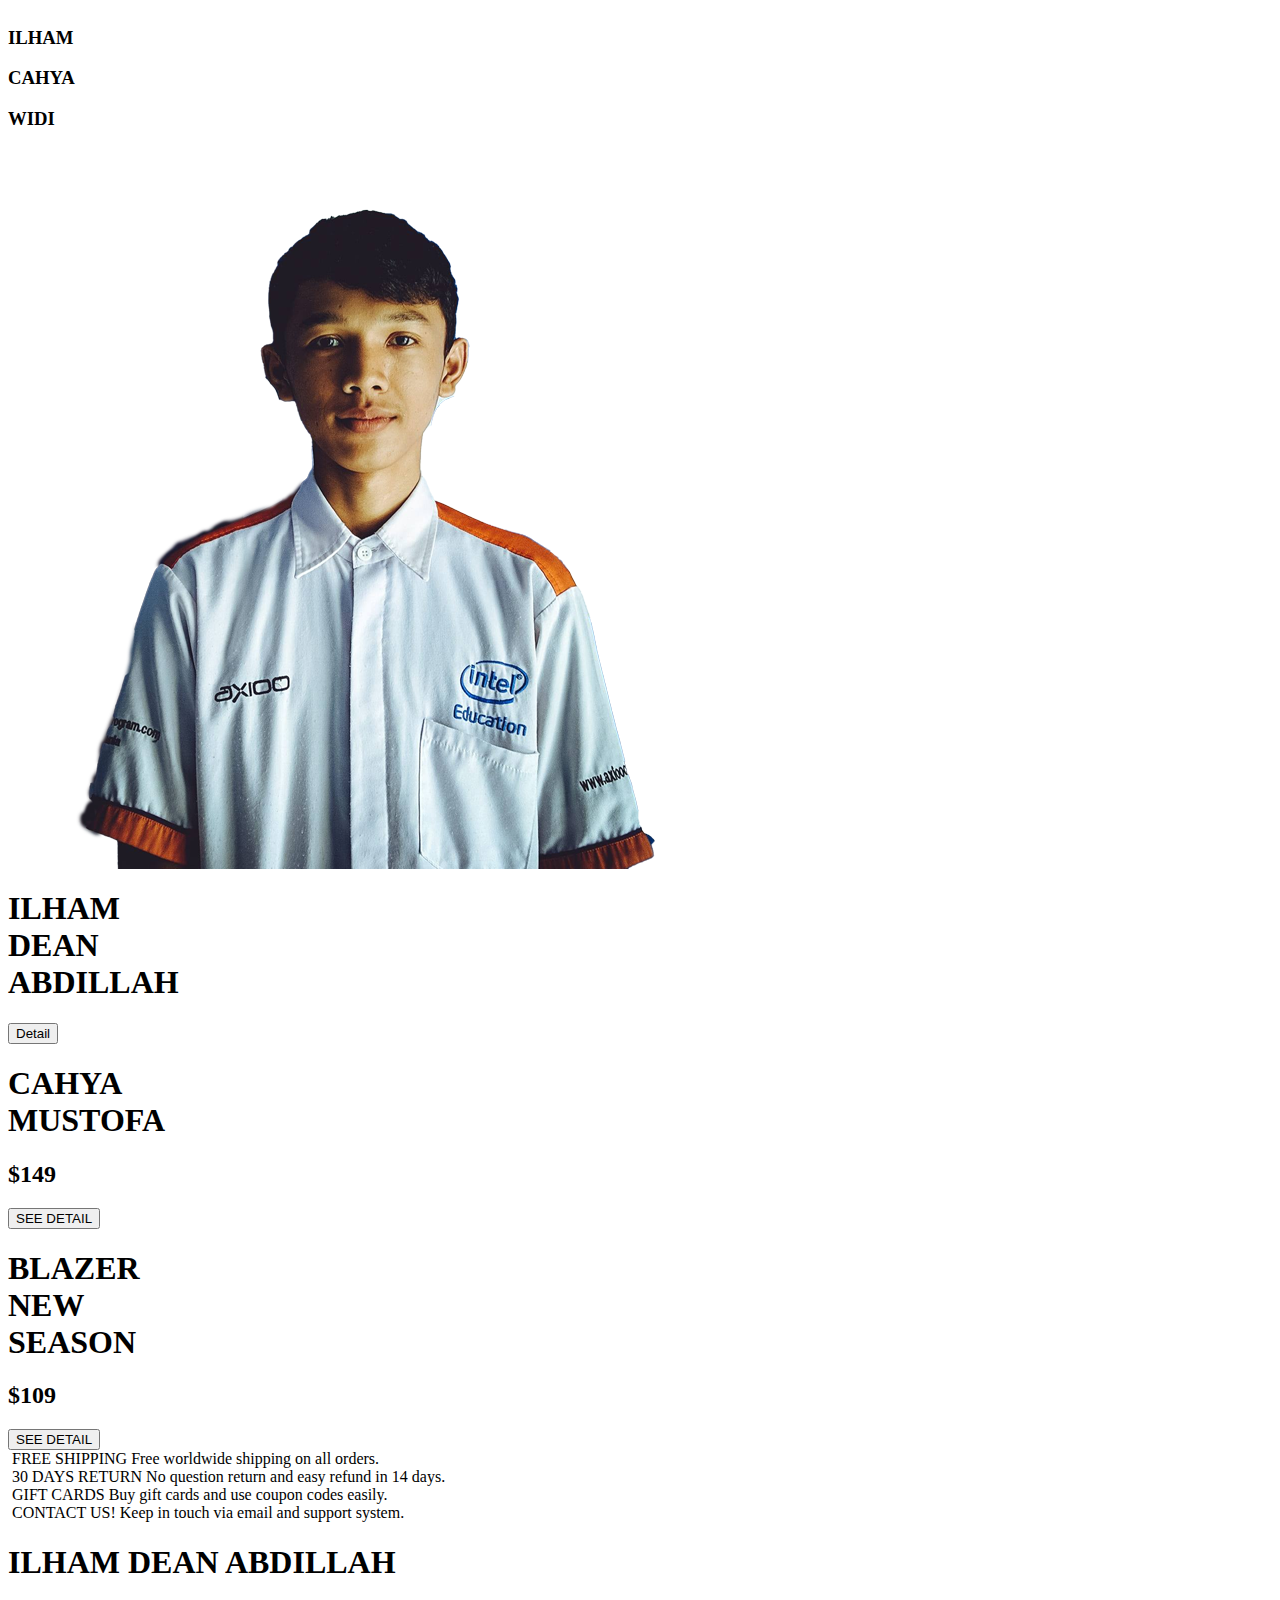
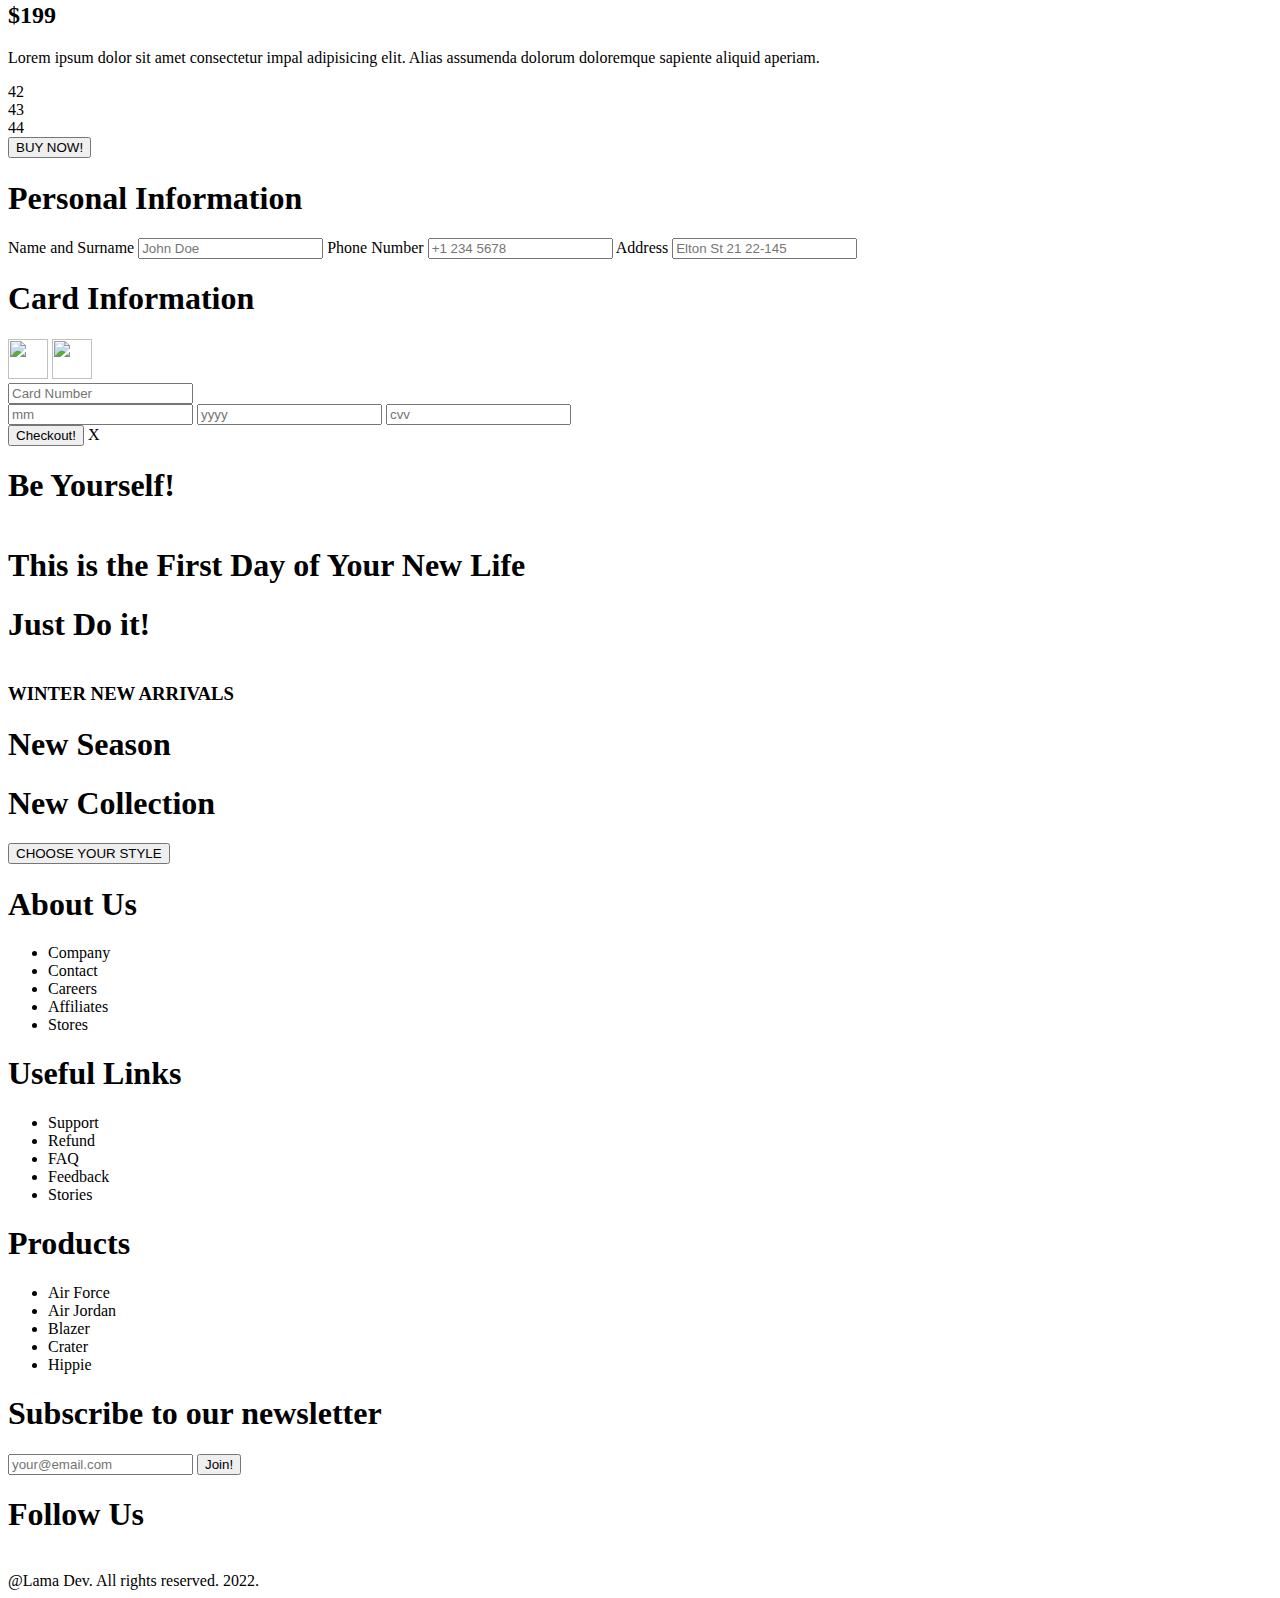
==== youtube-html-css-js-ecommerce/index.html @ abec2211 "deans first commit" ====
<html lang="en">

<head>
    <meta charset="UTF-8">
    <meta http-equiv="X-UA-Compatible" content="IE=edge">
    <meta name="viewport" content="width=device-width, initial-scale=1.0">
    <link
        href="https://fonts.googleapis.com/css2?family=Lato:ital,wght@0,100;0,300;0,400;0,700;0,900;1,100;1,300;1,400;1,700;1,900&display=swap"
        rel="stylesheet">
    <link rel="stylesheet" href="style.css">
    <title>Nike Store</title>
</head>

<body>
    <nav id="nav">
        <div class="navTop">
            <div class="navItem">
                <img src="./img/sneakers.png" alt="">
            </div>
            <!-- <div class="navItem">
                <div class="search">
                    <input type="text" placeholder="Search..." class="searchInput">
                    <img src="./img/search.png" width="20" height="20" alt="" class="searchIcon">
                </div>
            </div> -->
            <div class="navBottom">
                <h3 class="menuItem">ILHAM</h3>
                <h3 class="menuItem">CAHYA</h3>
                <h3 class="menuItem">WIDI</h3>
                <!-- <h3 class="menuItem">CRATER</h3>
                <h3 class="menuItem">HIPPIE</h3> -->
            </div>
            <!-- <div class="navItem">
                <span class="limitedOffer">Limited Offer!</span>
            </div> -->
        </div>
    </nav>
    <div class="slider">
        <div class="sliderWrapper">
            <div class="sliderItem">
                <img src="./img/foto-ilham.png" alt="" class="sliderImg">
                <div class="sliderBg"></div>
                <h1 class="sliderTitle">ILHAM</br> DEAN</br> ABDILLAH</h1>
                <!-- <h2 class="sliderPrice">$119</h2> -->
                <a href="#product">
                    <button class="buyButton">Detail</button>
                </a>
            </div>
            <div class="sliderItem">
                <img src="./img/jordan.png" alt="" class="sliderImg">
                <div class="sliderBg"></div>
                <h1 class="sliderTitle">CAHYA</br> MUSTOFA</h1>
                <h2 class="sliderPrice">$149</h2>
                <a href="#product">
                    <button class="buyButton">SEE DETAIL</button>
                </a>
            </div>
            <div class="sliderItem">
                <img src="./img/blazer.png" alt="" class="sliderImg">
                <div class="sliderBg"></div>
                <h1 class="sliderTitle">BLAZER</br> NEW</br> SEASON</h1>
                <h2 class="sliderPrice">$109</h2>
                <a href="#product">
                    <button class="buyButton">SEE DETAIL</button>
                </a>
            </div>
            <!-- <div class="sliderItem">
                <img src="./img/crater.png" alt="" class="sliderImg">
                <div class="sliderBg"></div>
                <h1 class="sliderTitle">CRATER</br> NEW</br> SEASON</h1>
                <h2 class="sliderPrice">$129</h2>
                <a href="#product">
                    <button class="buyButton">BUY NOW!</button>
                </a>
            </div>
            <div class="sliderItem">
                <img src="./img/hippie.png" alt="" class="sliderImg">
                <div class="sliderBg"></div>
                <h1 class="sliderTitle">HIPPIE</br> NEW</br> SEASON</h1>
                <h2 class="sliderPrice">$99</h2>
                <a href="#product">
                    <button class="buyButton">BUY NOW!</button>
                </a>
            </div> -->
        </div>
    </div>
   
    <div class="features">
        <div class="feature">
            <img src="./img/shipping.png" alt="" class="featureIcon">
            <span class="featureTitle">FREE SHIPPING</span>
            <span class="featureDesc">Free worldwide shipping on all orders.</span>
        </div>
        <div class="feature">
            <img class="featureIcon" src="./img/return.png" alt="">
            <span class="featureTitle">30 DAYS RETURN</span>
            <span class="featureDesc">No question return and easy refund in 14 days.</span>
        </div>
        <div class="feature">
            <img class="featureIcon" src="./img/gift.png" alt="">
            <span class="featureTitle">GIFT CARDS</span>
            <span class="featureDesc">Buy gift cards and use coupon codes easily.</span>
        </div>
        <div class="feature">
            <img class="featureIcon" src="./img/contact.png" alt="">
            <span class="featureTitle">CONTACT US!</span>
            <span class="featureDesc">Keep in touch via email and support system.</span>
        </div>
    </div>

    <div class="product" id="product">
        <img src="./img/air.png" alt="" class="productImg">
        <div class="productDetails">
            <h1 class="productTitle">ILHAM DEAN ABDILLAH</h1>
            <h2 class="productPrice">$199</h2>
            <p class="productDesc">Lorem ipsum dolor sit amet consectetur impal adipisicing elit. Alias assumenda
                dolorum
                doloremque sapiente aliquid aperiam.</p>
            <div class="colors">
                <div class="color"></div>
                <div class="color"></div>
            </div>
            <div class="sizes">
                <div class="size">42</div>
                <div class="size">43</div>
                <div class="size">44</div>
            </div>
            <button class="productButton">BUY NOW!</button>
        </div>
        <div class="payment">
            <h1 class="payTitle">Personal Information</h1>
            <label>Name and Surname</label>
            <input type="text" placeholder="John Doe" class="payInput">
            <label>Phone Number</label>
            <input type="text" placeholder="+1 234 5678" class="payInput">
            <label>Address</label>
            <input type="text" placeholder="Elton St 21 22-145" class="payInput">
            <h1 class="payTitle">Card Information</h1>
            <div class="cardIcons">
                <img src="./img/visa.png" width="40" alt="" class="cardIcon">
                <img src="./img/master.png" alt="" width="40" class="cardIcon">
            </div>
            <input type="password" class="payInput" placeholder="Card Number">
            <div class="cardInfo">
                <input type="text" placeholder="mm" class="payInput sm">
                <input type="text" placeholder="yyyy" class="payInput sm">
                <input type="text" placeholder="cvv" class="payInput sm">
            </div>
            <button class="payButton">Checkout!</button>
            <span class="close">X</span>
        </div>
    </div>
    <div class="gallery">
        <div class="galleryItem">
            <h1 class="galleryTitle">Be Yourself!</h1>
            <img src="https://images.pexels.com/photos/9295809/pexels-photo-9295809.jpeg?auto=compress&cs=tinysrgb&dpr=2&w=500"
                alt="" class="galleryImg">
        </div>
        <div class="galleryItem">
            <img src="https://images.pexels.com/photos/1040427/pexels-photo-1040427.jpeg?auto=compress&cs=tinysrgb&dpr=2&w=500"
                alt="" class="galleryImg">
            <h1 class="galleryTitle">This is the First Day of Your New Life</h1>
        </div>
        <div class="galleryItem">
            <h1 class="galleryTitle">Just Do it!</h1>
            <img src="https://images.pexels.com/photos/7856965/pexels-photo-7856965.jpeg?auto=compress&cs=tinysrgb&dpr=2&w=500"
                alt="" class="galleryImg">
        </div>
    </div>
    <div class="newSeason">
        <div class="nsItem">
            <img src="https://images.pexels.com/photos/4753986/pexels-photo-4753986.jpeg?auto=compress&cs=tinysrgb&dpr=2&w=500"
                alt="" class="nsImg">
        </div>
        <div class="nsItem">
            <h3 class="nsTitleSm">WINTER NEW ARRIVALS</h3>
            <h1 class="nsTitle">New Season</h1>
            <h1 class="nsTitle">New Collection</h1>
            <a href="#nav">
                <button class="nsButton">CHOOSE YOUR STYLE</button>
            </a>
        </div>
        <div class="nsItem">
            <img src="https://images.pexels.com/photos/7856965/pexels-photo-7856965.jpeg?auto=compress&cs=tinysrgb&dpr=2&w=500"
                alt="" class="nsImg">
        </div>
    </div>
    <footer>
        <div class="footerLeft">
            <div class="footerMenu">
                <h1 class="fMenuTitle">About Us</h1>
                <ul class="fList">
                    <li class="fListItem">Company</li>
                    <li class="fListItem">Contact</li>
                    <li class="fListItem">Careers</li>
                    <li class="fListItem">Affiliates</li>
                    <li class="fListItem">Stores</li>
                </ul>
            </div>
            <div class="footerMenu">
                <h1 class="fMenuTitle">Useful Links</h1>
                <ul class="fList">
                    <li class="fListItem">Support</li>
                    <li class="fListItem">Refund</li>
                    <li class="fListItem">FAQ</li>
                    <li class="fListItem">Feedback</li>
                    <li class="fListItem">Stories</li>
                </ul>
            </div>
            <div class="footerMenu">
                <h1 class="fMenuTitle">Products</h1>
                <ul class="fList">
                    <li class="fListItem">Air Force</li>
                    <li class="fListItem">Air Jordan</li>
                    <li class="fListItem">Blazer</li>
                    <li class="fListItem">Crater</li>
                    <li class="fListItem">Hippie</li>
                </ul>
            </div>
        </div>
        <div class="footerRight">
            <div class="footerRightMenu">
                <h1 class="fMenuTitle">Subscribe to our newsletter</h1>
                <div class="fMail">
                    <input type="text" placeholder="your@email.com" class="fInput">
                    <button class="fButton">Join!</button>
                </div>
            </div>
            <div class="footerRightMenu">
                <h1 class="fMenuTitle">Follow Us</h1>
                <div class="fIcons">
                    <img src="./img/facebook.png" alt="" class="fIcon">
                    <img src="./img/twitter.png" alt="" class="fIcon">
                    <img src="./img/instagram.png" alt="" class="fIcon">
                    <img src="./img/whatsapp.png" alt="" class="fIcon">
                </div>
            </div>
            <div class="footerRightMenu">
                <span class="copyright">@Lama Dev. All rights reserved. 2022.</span>
            </div>
        </div>
    </footer>
    <script src="./app.js"></script>
</body>

</html>
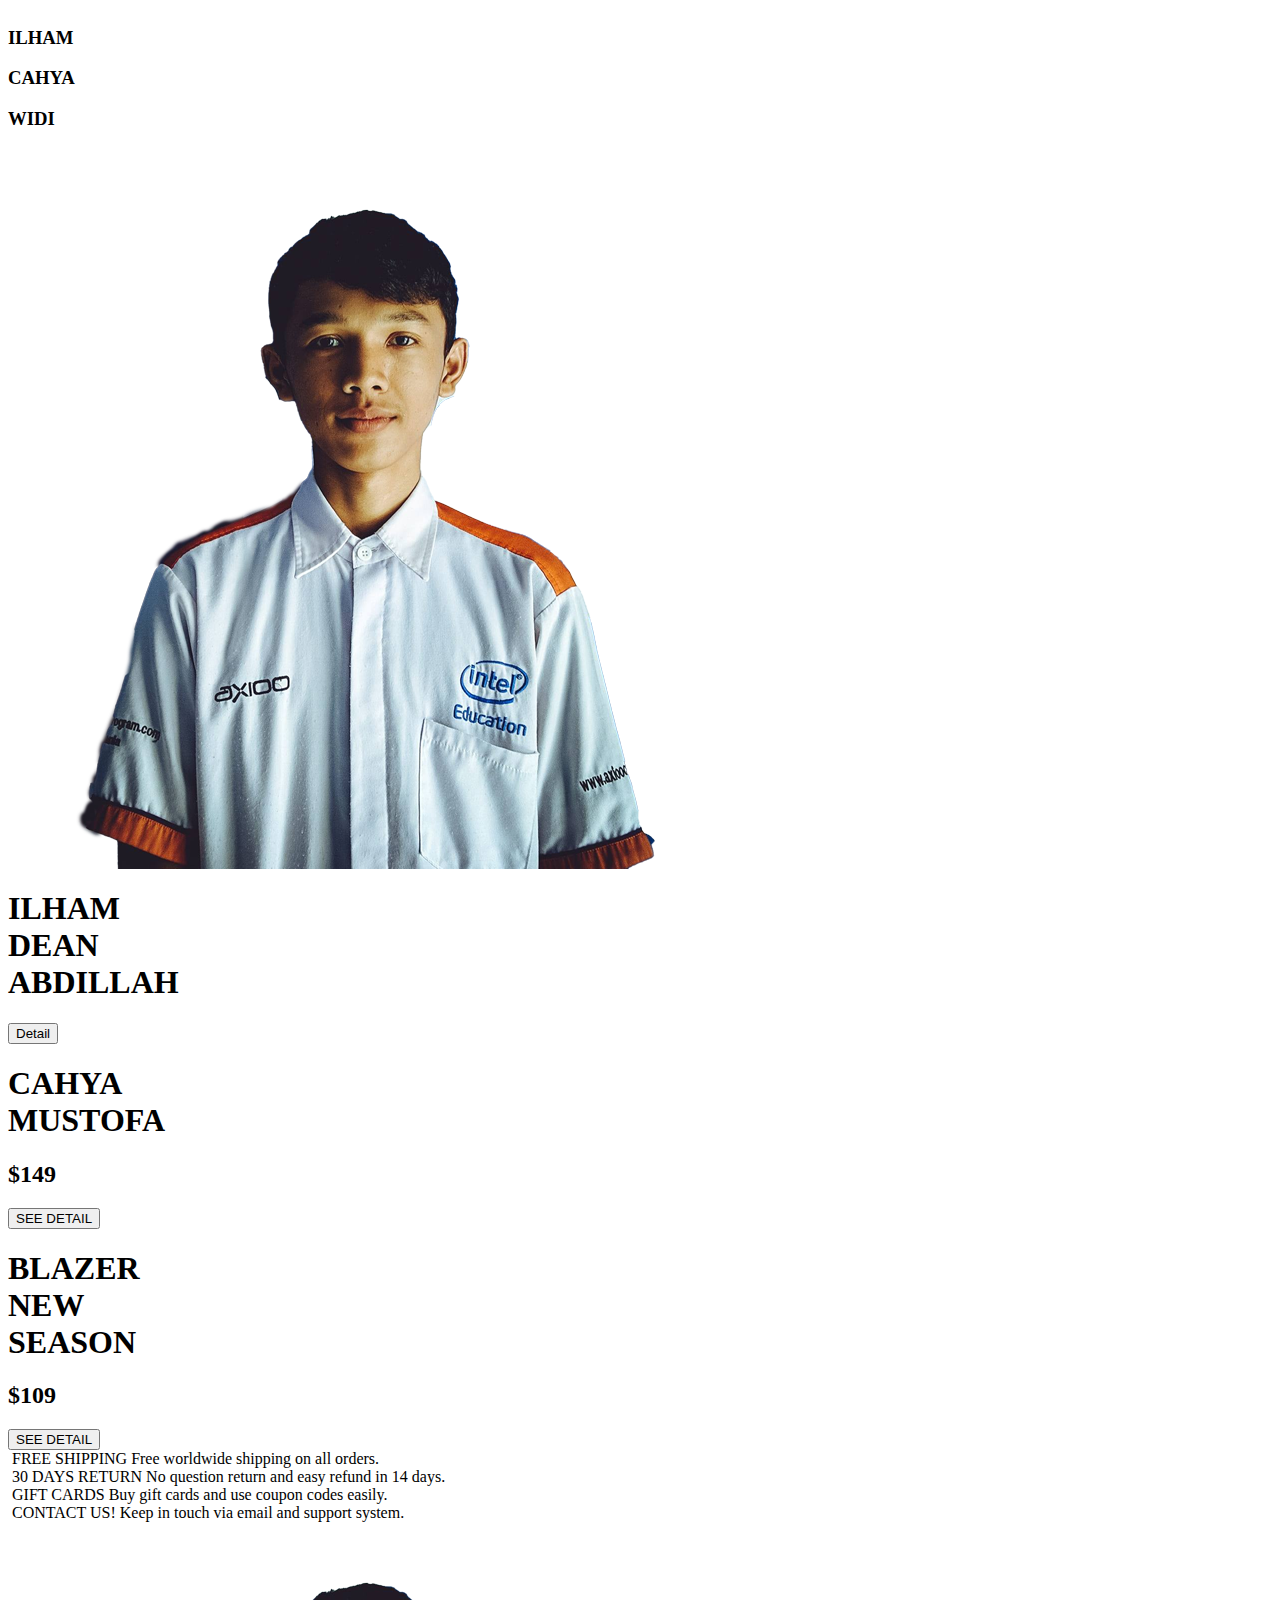
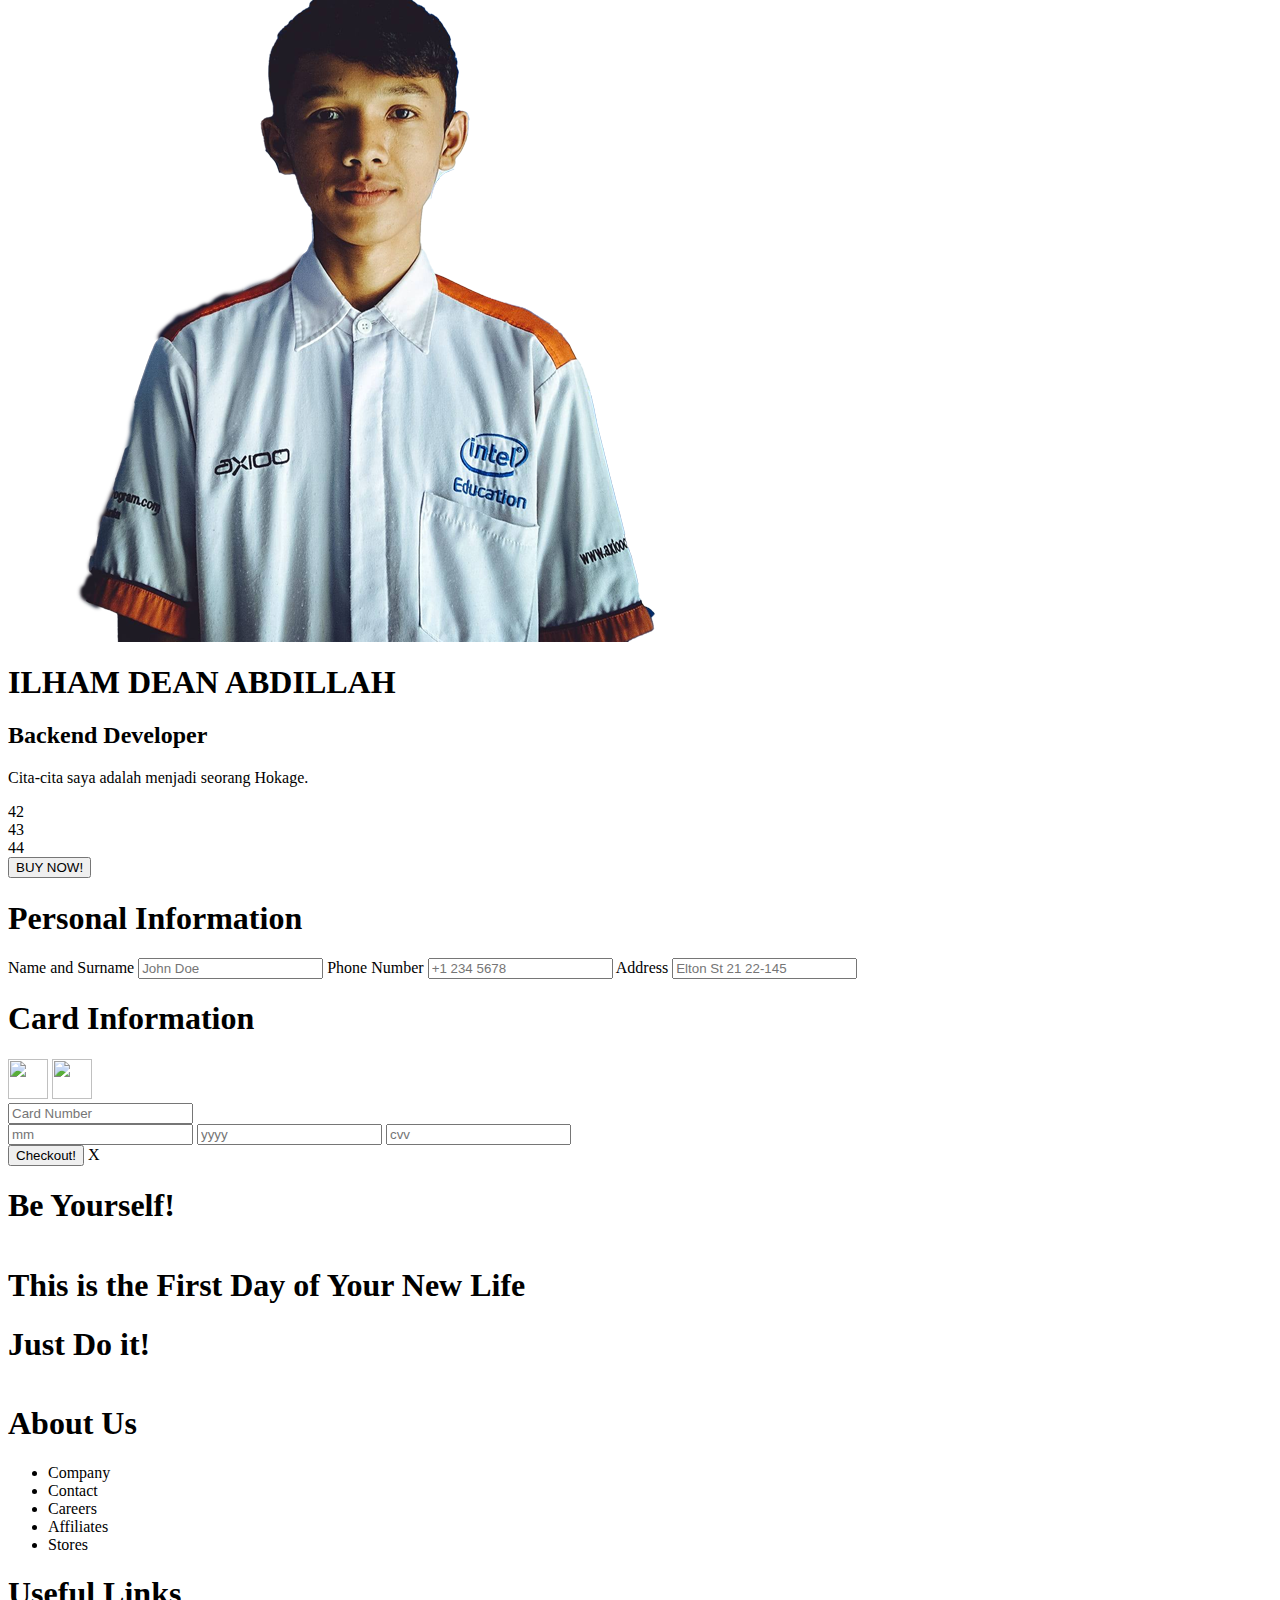
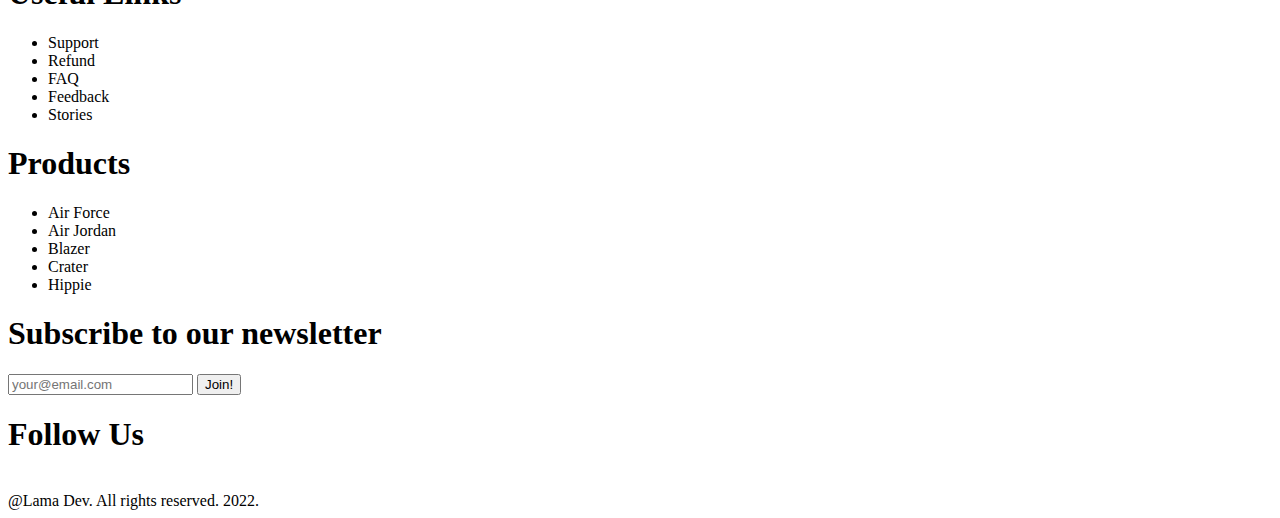
==== commit 2da5042a: "Co-authored-by: Gede Widiantara <WawanWidiantara@users.noreply.github.com>" ====
--- a/youtube-html-css-js-ecommerce/index.html
+++ b/youtube-html-css-js-ecommerce/index.html
@@ -109,13 +109,11 @@
     </div>
 
     <div class="product" id="product">
-        <img src="./img/air.png" alt="" class="productImg">
+        <img src="./img/foto-ilham.png" alt="" class="productImg">
         <div class="productDetails">
             <h1 class="productTitle">ILHAM DEAN ABDILLAH</h1>
-            <h2 class="productPrice">$199</h2>
-            <p class="productDesc">Lorem ipsum dolor sit amet consectetur impal adipisicing elit. Alias assumenda
-                dolorum
-                doloremque sapiente aliquid aperiam.</p>
+            <h2 class="productPrice">Backend Developer</h2>
+            <p class="productDesc">Cita-cita saya adalah menjadi seorang Hokage.</p>
             <div class="colors">
                 <div class="color"></div>
                 <div class="color"></div>
@@ -167,7 +165,7 @@
                 alt="" class="galleryImg">
         </div>
     </div>
-    <div class="newSeason">
+    <!-- <div class="newSeason">
         <div class="nsItem">
             <img src="https://images.pexels.com/photos/4753986/pexels-photo-4753986.jpeg?auto=compress&cs=tinysrgb&dpr=2&w=500"
                 alt="" class="nsImg">
@@ -184,7 +182,7 @@
             <img src="https://images.pexels.com/photos/7856965/pexels-photo-7856965.jpeg?auto=compress&cs=tinysrgb&dpr=2&w=500"
                 alt="" class="nsImg">
         </div>
-    </div>
+    </div> -->
     <footer>
         <div class="footerLeft">
             <div class="footerMenu">
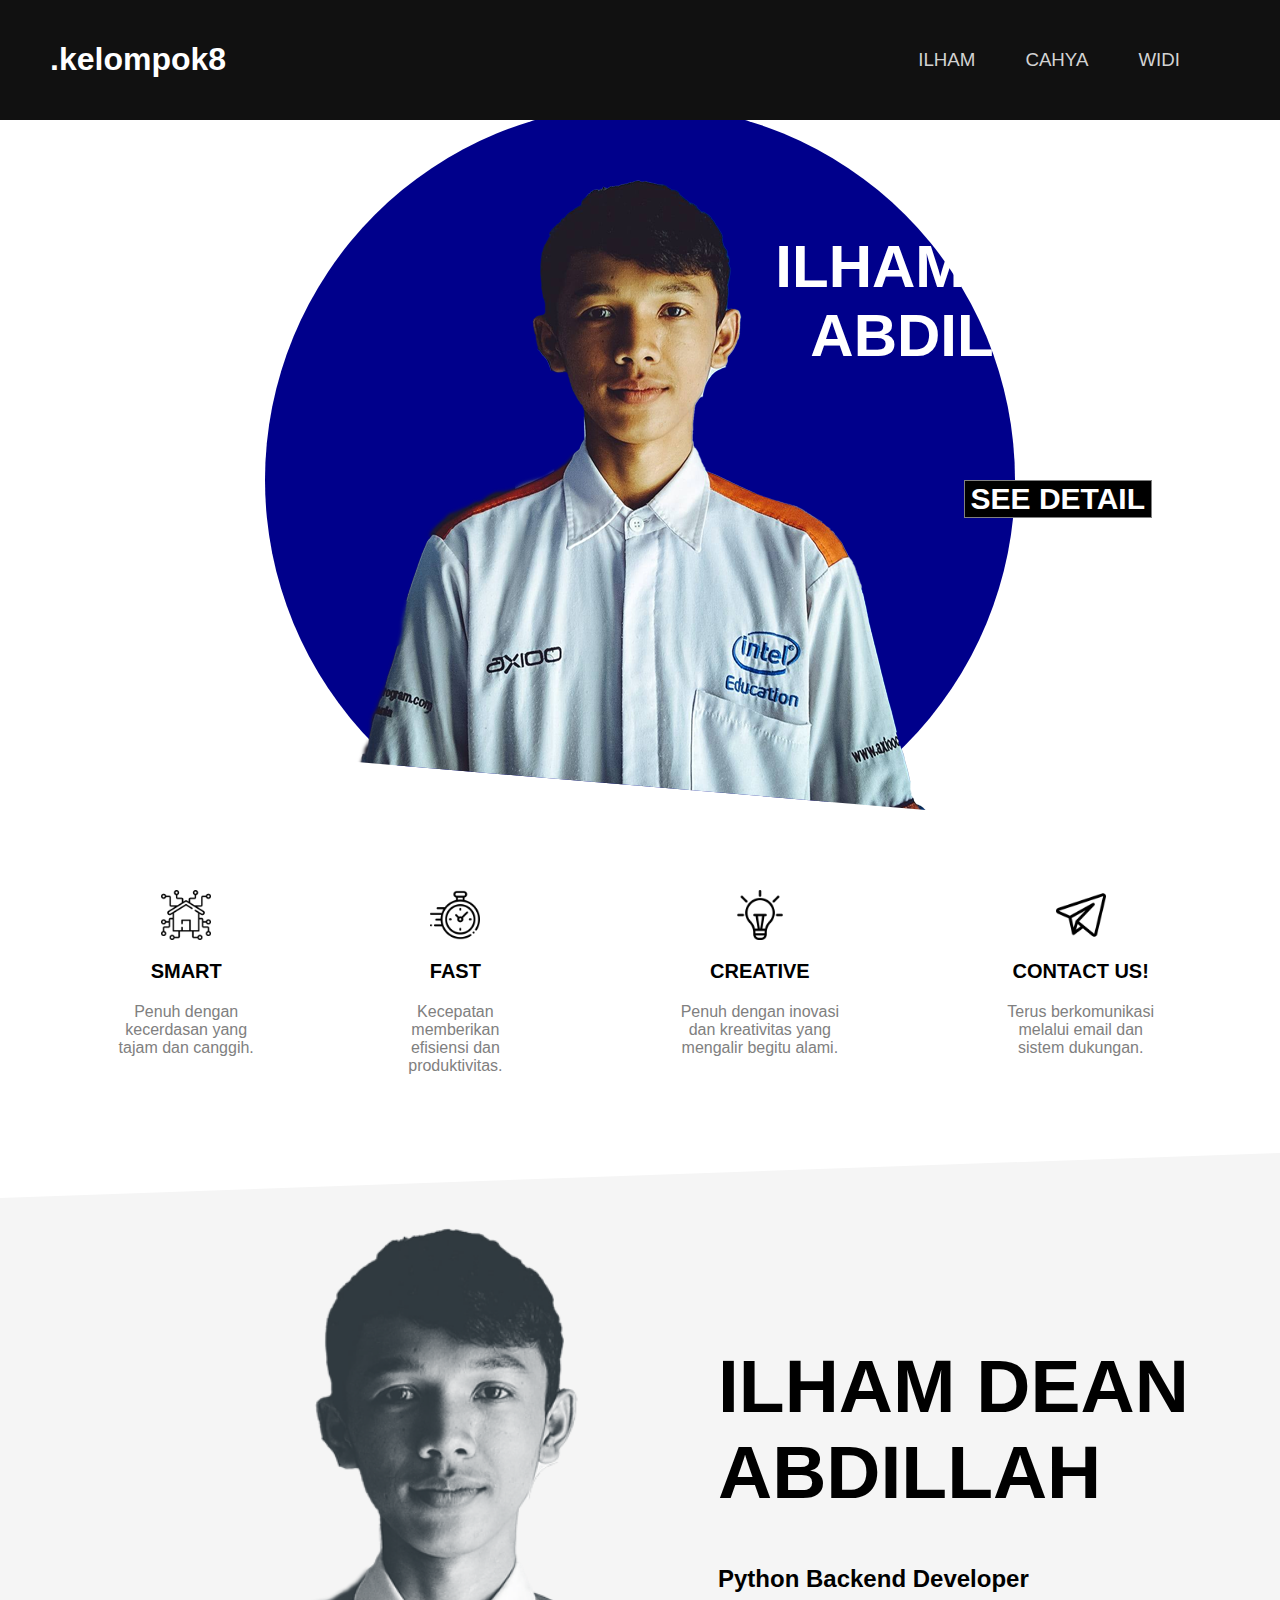
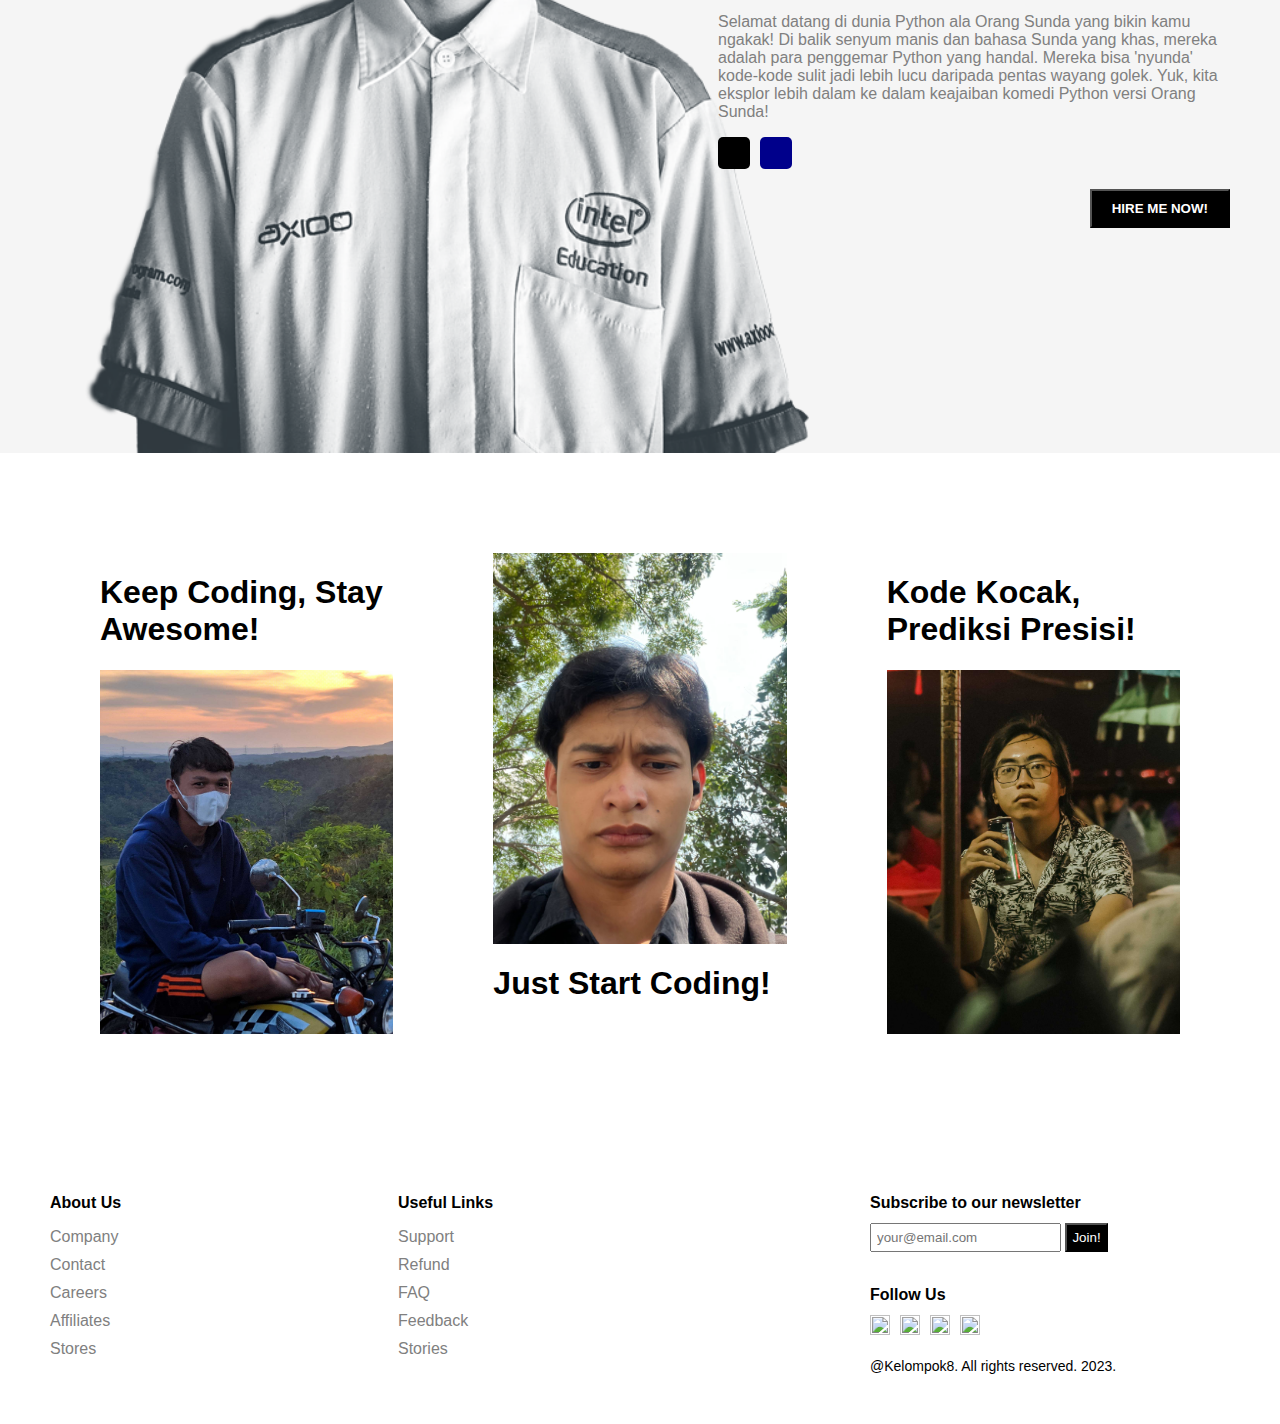
==== commit 67936f58: "asqeaswed" ====
--- a/youtube-html-css-js-ecommerce/index.html
+++ b/youtube-html-css-js-ecommerce/index.html
@@ -5,34 +5,23 @@
     <meta http-equiv="X-UA-Compatible" content="IE=edge">
     <meta name="viewport" content="width=device-width, initial-scale=1.0">
     <link
-        href="https://fonts.googleapis.com/css2?family=Lato:ital,wght@0,100;0,300;0,400;0,700;0,900;1,100;1,300;1,400;1,700;1,900&display=swap"
+        href="https://fonts.googleapis.com/css2?family=Poppins:ital,wght@0,100;0,300;0,400;0,700;0,900;1,100;1,300;1,400;1,700;1,900&display=swap"
         rel="stylesheet">
     <link rel="stylesheet" href="style.css">
-    <title>Nike Store</title>
+    <title>Portofolio Kelompok 8</title>
 </head>
 
 <body>
     <nav id="nav">
         <div class="navTop">
             <div class="navItem">
-                <img src="./img/sneakers.png" alt="">
+                <h1><strong>.kelompok8</strong></h1>
             </div>
-            <!-- <div class="navItem">
-                <div class="search">
-                    <input type="text" placeholder="Search..." class="searchInput">
-                    <img src="./img/search.png" width="20" height="20" alt="" class="searchIcon">
-                </div>
-            </div> -->
             <div class="navBottom">
                 <h3 class="menuItem">ILHAM</h3>
                 <h3 class="menuItem">CAHYA</h3>
                 <h3 class="menuItem">WIDI</h3>
-                <!-- <h3 class="menuItem">CRATER</h3>
-                <h3 class="menuItem">HIPPIE</h3> -->
             </div>
-            <!-- <div class="navItem">
-                <span class="limitedOffer">Limited Offer!</span>
-            </div> -->
         </div>
     </nav>
     <div class="slider">
@@ -40,149 +29,99 @@
             <div class="sliderItem">
                 <img src="./img/foto-ilham.png" alt="" class="sliderImg">
                 <div class="sliderBg"></div>
-                <h1 class="sliderTitle">ILHAM</br> DEAN</br> ABDILLAH</h1>
-                <!-- <h2 class="sliderPrice">$119</h2> -->
-                <a href="#product">
-                    <button class="buyButton">Detail</button>
-                </a>
-            </div>
-            <div class="sliderItem">
-                <img src="./img/jordan.png" alt="" class="sliderImg">
-                <div class="sliderBg"></div>
-                <h1 class="sliderTitle">CAHYA</br> MUSTOFA</h1>
-                <h2 class="sliderPrice">$149</h2>
+                <h1 class="sliderTitle">ILHAM DEAN</br> ABDILLAH</h1>
                 <a href="#product">
                     <button class="buyButton">SEE DETAIL</button>
                 </a>
             </div>
             <div class="sliderItem">
-                <img src="./img/blazer.png" alt="" class="sliderImg">
+                <img src="./img/foto-cahya.png" alt="" class="sliderImg">
                 <div class="sliderBg"></div>
-                <h1 class="sliderTitle">BLAZER</br> NEW</br> SEASON</h1>
-                <h2 class="sliderPrice">$109</h2>
+                <h1 class="sliderTitle">CAHYA</br> MUSTOFA</h1>
                 <a href="#product">
                     <button class="buyButton">SEE DETAIL</button>
                 </a>
             </div>
-            <!-- <div class="sliderItem">
-                <img src="./img/crater.png" alt="" class="sliderImg">
+            <div class="sliderItem">
+                <img src="./img/foto-widi.png" alt="" class="sliderImg">
                 <div class="sliderBg"></div>
-                <h1 class="sliderTitle">CRATER</br> NEW</br> SEASON</h1>
-                <h2 class="sliderPrice">$129</h2>
+                <h1 class="sliderTitle">I GEDE</br> WIDIANTARA</h1>
                 <a href="#product">
-                    <button class="buyButton">BUY NOW!</button>
+                    <button class="buyButton">SEE DETAIL</button>
                 </a>
             </div>
-            <div class="sliderItem">
-                <img src="./img/hippie.png" alt="" class="sliderImg">
-                <div class="sliderBg"></div>
-                <h1 class="sliderTitle">HIPPIE</br> NEW</br> SEASON</h1>
-                <h2 class="sliderPrice">$99</h2>
-                <a href="#product">
-                    <button class="buyButton">BUY NOW!</button>
-                </a>
-            </div> -->
         </div>
     </div>
    
     <div class="features">
         <div class="feature">
-            <img src="./img/shipping.png" alt="" class="featureIcon">
-            <span class="featureTitle">FREE SHIPPING</span>
-            <span class="featureDesc">Free worldwide shipping on all orders.</span>
+            <img src="./img/smart-home.png" alt="" class="featureIcon">
+            <span class="featureTitle">SMART</span>
+            <span class="featureDesc">Penuh dengan kecerdasan yang tajam dan canggih.</span>
         </div>
         <div class="feature">
-            <img class="featureIcon" src="./img/return.png" alt="">
-            <span class="featureTitle">30 DAYS RETURN</span>
-            <span class="featureDesc">No question return and easy refund in 14 days.</span>
+            <img class="featureIcon" src="./img/clock.png" alt="">
+            <span class="featureTitle">FAST</span>
+            <span class="featureDesc">Kecepatan memberikan efisiensi dan produktivitas.</span>
         </div>
         <div class="feature">
-            <img class="featureIcon" src="./img/gift.png" alt="">
-            <span class="featureTitle">GIFT CARDS</span>
-            <span class="featureDesc">Buy gift cards and use coupon codes easily.</span>
+            <img class="featureIcon" src="./img/idea.png" alt="">
+            <span class="featureTitle">CREATIVE</span>
+            <span class="featureDesc">Penuh dengan inovasi dan kreativitas yang mengalir begitu alami.</span>
         </div>
         <div class="feature">
-            <img class="featureIcon" src="./img/contact.png" alt="">
+            <img class="featureIcon" src="./img/telegram.png" alt="">
             <span class="featureTitle">CONTACT US!</span>
-            <span class="featureDesc">Keep in touch via email and support system.</span>
+            <span class="featureDesc">Terus berkomunikasi melalui email dan sistem dukungan.</span>
         </div>
     </div>
 
     <div class="product" id="product">
-        <img src="./img/foto-ilham.png" alt="" class="productImg">
+        <img src="./img/foto-ilham-color1.png" alt="" class="productImg">
         <div class="productDetails">
             <h1 class="productTitle">ILHAM DEAN ABDILLAH</h1>
-            <h2 class="productPrice">Backend Developer</h2>
-            <p class="productDesc">Cita-cita saya adalah menjadi seorang Hokage.</p>
+            <h2 class="productPrice">Python Backend Developer</h2>
+            <p class="productDesc">Selamat datang di dunia Python ala Orang Sunda yang bikin kamu ngakak! Di balik senyum manis dan bahasa Sunda yang khas, mereka adalah para penggemar Python yang handal. Mereka bisa 'nyunda' kode-kode sulit jadi lebih lucu daripada pentas wayang golek. Yuk, kita eksplor lebih dalam ke dalam keajaiban komedi Python versi Orang Sunda!</p>
             <div class="colors">
                 <div class="color"></div>
                 <div class="color"></div>
             </div>
-            <div class="sizes">
-                <div class="size">42</div>
-                <div class="size">43</div>
-                <div class="size">44</div>
-            </div>
-            <button class="productButton">BUY NOW!</button>
+            
+            <button class="productButton">HIRE ME NOW!</button>
         </div>
         <div class="payment">
             <h1 class="payTitle">Personal Information</h1>
             <label>Name and Surname</label>
-            <input type="text" placeholder="John Doe" class="payInput">
+            <input type="text" placeholder="Ladies Washerroom" class="payInput">
             <label>Phone Number</label>
-            <input type="text" placeholder="+1 234 5678" class="payInput">
+            <input type="text" placeholder="+628xxxxxxxx" class="payInput">
             <label>Address</label>
-            <input type="text" placeholder="Elton St 21 22-145" class="payInput">
-            <h1 class="payTitle">Card Information</h1>
-            <div class="cardIcons">
-                <img src="./img/visa.png" width="40" alt="" class="cardIcon">
-                <img src="./img/master.png" alt="" width="40" class="cardIcon">
-            </div>
-            <input type="password" class="payInput" placeholder="Card Number">
-            <div class="cardInfo">
-                <input type="text" placeholder="mm" class="payInput sm">
-                <input type="text" placeholder="yyyy" class="payInput sm">
-                <input type="text" placeholder="cvv" class="payInput sm">
-            </div>
-            <button class="payButton">Checkout!</button>
+            <input type="text" placeholder="Jl.belum jadi" class="payInput">
+            <label>Description</label>
+            <textarea type="text" placeholder="Describe Your Business" class="payInput"></textarea>
+           
+            <button class="payButton">Submit!</button>
             <span class="close">X</span>
         </div>
     </div>
     <div class="gallery">
         <div class="galleryItem">
-            <h1 class="galleryTitle">Be Yourself!</h1>
-            <img src="https://images.pexels.com/photos/9295809/pexels-photo-9295809.jpeg?auto=compress&cs=tinysrgb&dpr=2&w=500"
+            <h1 class="galleryTitle">Keep Coding, Stay Awesome!</h1>
+            <img src="img/ilham-motor.jpg"
                 alt="" class="galleryImg">
         </div>
         <div class="galleryItem">
-            <img src="https://images.pexels.com/photos/1040427/pexels-photo-1040427.jpeg?auto=compress&cs=tinysrgb&dpr=2&w=500"
+            <img src="img/cahya.jpeg"
                 alt="" class="galleryImg">
-            <h1 class="galleryTitle">This is the First Day of Your New Life</h1>
+            <h1 class="galleryTitle">Just Start Coding!</h1>
         </div>
         <div class="galleryItem">
-            <h1 class="galleryTitle">Just Do it!</h1>
-            <img src="https://images.pexels.com/photos/7856965/pexels-photo-7856965.jpeg?auto=compress&cs=tinysrgb&dpr=2&w=500"
+            <h1 class="galleryTitle">Kode Kocak, Prediksi Presisi!</h1>
+            <img src="img/foto-widi-ganti.jpg"
                 alt="" class="galleryImg">
         </div>
     </div>
-    <!-- <div class="newSeason">
-        <div class="nsItem">
-            <img src="https://images.pexels.com/photos/4753986/pexels-photo-4753986.jpeg?auto=compress&cs=tinysrgb&dpr=2&w=500"
-                alt="" class="nsImg">
-        </div>
-        <div class="nsItem">
-            <h3 class="nsTitleSm">WINTER NEW ARRIVALS</h3>
-            <h1 class="nsTitle">New Season</h1>
-            <h1 class="nsTitle">New Collection</h1>
-            <a href="#nav">
-                <button class="nsButton">CHOOSE YOUR STYLE</button>
-            </a>
-        </div>
-        <div class="nsItem">
-            <img src="https://images.pexels.com/photos/7856965/pexels-photo-7856965.jpeg?auto=compress&cs=tinysrgb&dpr=2&w=500"
-                alt="" class="nsImg">
-        </div>
-    </div> -->
+    
     <footer>
         <div class="footerLeft">
             <div class="footerMenu">
@@ -206,14 +145,7 @@
                 </ul>
             </div>
             <div class="footerMenu">
-                <h1 class="fMenuTitle">Products</h1>
-                <ul class="fList">
-                    <li class="fListItem">Air Force</li>
-                    <li class="fListItem">Air Jordan</li>
-                    <li class="fListItem">Blazer</li>
-                    <li class="fListItem">Crater</li>
-                    <li class="fListItem">Hippie</li>
-                </ul>
+                
             </div>
         </div>
         <div class="footerRight">
@@ -234,7 +166,7 @@
                 </div>
             </div>
             <div class="footerRightMenu">
-                <span class="copyright">@Lama Dev. All rights reserved. 2022.</span>
+                <span class="copyright">@Kelompok8. All rights reserved. 2023.</span>
             </div>
         </div>
     </footer>
--- a/youtube-html-css-js-ecommerce/style.css
+++ b/youtube-html-css-js-ecommerce/style.css
@@ -0,0 +1,563 @@
+html {
+  scroll-behavior: smooth;
+}
+
+body {
+  font-family: "Lato", sans-serif;
+  padding: 0;
+  margin: 0;
+}
+
+nav {
+  background-color: #111;
+  color: white;
+  padding: 20px 50px;
+}
+
+.navTop {
+  display: flex;
+  align-items: center;
+  justify-content: space-between;
+}
+
+.search {
+  display: flex;
+  align-items: center;
+  background-color: gray;
+  padding: 10px 20px;
+  border-radius: 10px;
+}
+
+.searchInput {
+  border: none;
+  background-color: transparent;
+}
+
+.searchInput::placeholder {
+  color: lightgray;
+}
+
+.limitedOffer {
+  font-size: 20px;
+  border-bottom: 2px solid green;
+  cursor: pointer;
+}
+
+.navBottom {
+  display: flex;
+  align-items: center;
+  justify-content: center;
+}
+
+.menuItem {
+  margin-right: 50px;
+  cursor: pointer;
+  color: lightgray;
+  font-weight: 400;
+}
+
+.slider {
+  background: url("https://images.unsplash.com/photo-1604147495798-57beb5d6af73?ixlib=rb-1.2.1&ixid=MnwxMjA3fDB8MHxwaG90by1wYWdlfHx8fGVufDB8fHx8&auto=format&fit=crop&w=2370&q=80");
+  clip-path: polygon(0 0, 100% 0, 100% 100%, 0 85%);
+  overflow: hidden;
+}
+
+.sliderWrapper {
+  display: flex;
+  width: 500vw;
+  transition: all 1.5s ease-in-out;
+}
+
+.sliderItem {
+  width: 100vw;
+  display: flex;
+  align-items: center;
+  justify-content: center;
+  position: relative;
+}
+
+.sliderBg {
+  width: 750px;
+  height: 750px;
+  border-radius: 50%;
+  position: absolute;
+}
+
+.sliderImg {
+  z-index: 1;
+}
+
+.sliderTitle {
+  position: absolute;
+  top: 10%;
+  right: 10%;
+  font-size: 60px;
+  font-weight: 900;
+  text-align: center;
+  color: white;
+  z-index: 1;
+}
+
+.sliderPrice {
+  position: absolute;
+  top: 10%;
+  left: 10%;
+  font-size: 60px;
+  font-weight: 300;
+  text-align: center;
+  color: white;
+  border: 1px solid gray;
+  z-index: 1;
+}
+
+.buyButton {
+  position: absolute;
+  top: 50%;
+  right: 10%;
+  font-size: 30px;
+  font-weight: 900;
+  color: white;
+  border: 1px solid gray;
+  background-color: black;
+  z-index: 1;
+  cursor: pointer;
+}
+
+.buyButton:hover {
+  background-color: white;
+  color: black;
+}
+
+.sliderItem:nth-child(1) .sliderBg {
+  background-color: darkblue;
+}
+.sliderItem:nth-child(2) .sliderBg {
+  background-color: rebeccapurple;
+}
+.sliderItem:nth-child(3) .sliderBg {
+  background-color: teal;
+}
+.sliderItem:nth-child(4) .sliderBg {
+  background-color: cornflowerblue;
+}
+.sliderItem:nth-child(5) .sliderBg {
+  background-color: rgb(124, 115, 80);
+}
+
+.sliderItem:nth-child(1) .sliderPrice {
+  color: #369e62;
+}
+.sliderItem:nth-child(2) .sliderPrice {
+  color: white;
+}
+.sliderItem:nth-child(3) .sliderPrice {
+  color: teal;
+}
+.sliderItem:nth-child(4) .sliderPrice {
+  color: cornflowerblue;
+}
+.sliderItem:nth-child(5) .sliderPrice {
+  color: cornsilk;
+}
+
+.features {
+  display: flex;
+  align-items: center;
+  justify-content: space-between;
+  padding: 50px;
+}
+
+.feature {
+  display: flex;
+  flex-direction: column;
+  align-items: center;
+  text-align: center;
+}
+
+.featureIcon {
+  width: 50px;
+  height: 50px;
+}
+
+.featureTitle {
+  font-size: 20px;
+  font-weight: 600;
+  margin: 20px;
+}
+
+.featureDesc {
+  color: gray;
+  width: 50%;
+  height: 100px;
+}
+
+.product {
+  height: 100vh;
+  background-color: whitesmoke;
+  position: relative;
+  clip-path: polygon(0 5%, 100% 0, 100% 100%, 0% 100%);
+}
+
+.payment {
+  width: 500px;
+  height: 500px;
+  background-color: white;
+  position: absolute;
+  top: 0;
+  bottom: 0;
+  left: 0;
+  right: 0;
+  margin: auto;
+  padding: 10px 50px;
+  display: none;
+  flex-direction: column;
+  -webkit-box-shadow: 0px 0px 13px 2px rgba(0, 0, 0, 0.3);
+  box-shadow: 0px 0px 13px 2px rgba(0, 0, 0, 0.3);
+}
+
+.payTitle {
+  font-size: 20px;
+  color: lightgray;
+}
+
+label {
+  font-size: 14px;
+  font-weight: 300;
+}
+
+.payInput {
+  padding: 10px;
+  margin: 10px 0px;
+  border: none;
+  border-bottom: 1px solid gray;
+}
+
+.payInput::placeholder {
+  color: rgb(163, 163, 163);
+}
+
+.cardIcons {
+  display: flex;
+}
+
+.cardIcon {
+  margin-right: 10px;
+}
+
+.cardInfo {
+  display: flex;
+  justify-content: space-between;
+}
+
+.sm {
+  width: 30%;
+}
+
+.payButton {
+  position: absolute;
+  height: 40px;
+  bottom: -40;
+  width: 100%;
+  left: 0;
+  -webkit-box-shadow: 0px 0px 13px 2px rgba(0, 0, 0, 0.3);
+  box-shadow: 0px 0px 13px 2px rgba(0, 0, 0, 0.3);
+  background-color: #369e62;
+  color: white;
+  border: none;
+  cursor: pointer;
+}
+
+.close {
+  width: 20px;
+  height: 20px;
+  position: absolute;
+  background-color: gray;
+  color: white;
+  top: 10px;
+  right: 10px;
+  display: flex;
+  align-items: center;
+  justify-content: center;
+  cursor: pointer;
+  padding: 2px;
+}
+
+.productImg {
+  height: 100%;
+}
+
+.productDetails {
+  position: absolute;
+  top: 10%;
+  right: 0;
+  width: 40%;
+  padding: 50px;
+}
+
+.productTitle {
+  font-size: 75px;
+  font-weight: 900;
+}
+
+.productDesc {
+  font-style: 24px;
+  color: gray;
+}
+
+.colors,
+.sizes {
+  display: flex;
+  margin-bottom: 20px;
+}
+
+.color {
+  width: 32px;
+  height: 32px;
+  border-radius: 5px;
+  background-color: black;
+  margin-right: 10px;
+  cursor: pointer;
+}
+
+.color:last-child {
+  background-color: darkblue;
+}
+
+.size {
+  padding: 5px 20px;
+  border: 1px solid black;
+  margin-right: 10px;
+  cursor: pointer;
+  font-size: 20px;
+}
+
+.productButton {
+  float: right;
+  padding: 10px 20px;
+  background-color: black;
+  color: white;
+  font-weight: 600;
+  cursor: pointer;
+}
+
+.productButton:hover {
+  background-color: white;
+  color: black;
+}
+
+.gallery {
+  padding: 50px;
+  display: flex;
+}
+
+.galleryItem {
+  flex: 1;
+  padding: 50px;
+}
+
+.galleryImg {
+  width: 100%;
+}
+
+.newSeason {
+  display: flex;
+}
+
+.nsItem {
+  flex: 1;
+  background-color: black;
+  color: white;
+  display: flex;
+  flex-direction: column;
+  align-items: center;
+  justify-content: center;
+  text-align: center;
+}
+
+.nsImg {
+  width: 100%;
+  height: 500px;
+}
+
+.nsTitle {
+  font-size: 40px;
+}
+
+.nsButton {
+  padding: 15px;
+  font-weight: 600;
+  cursor: pointer;
+}
+
+footer {
+  display: flex;
+}
+
+.footerLeft {
+  flex: 2;
+  display: flex;
+  justify-content: space-between;
+  padding: 50px;
+}
+
+.fMenuTitle {
+  font-size: 16px;
+}
+
+.fList {
+  padding: 0;
+  list-style: none;
+}
+
+.fListItem {
+  margin-bottom: 10px;
+  color: gray;
+  cursor: pointer;
+}
+
+.footerRight {
+  flex: 1;
+  padding: 50px;
+  display: flex;
+  flex-direction: column;
+  justify-content: space-between;
+}
+
+.fInput {
+  padding: 5px;
+}
+
+.fButton {
+  padding: 5px;
+  background-color: black;
+  color: white;
+}
+
+.fIcons{
+  display: flex;
+}
+
+.fIcon{
+  width: 20px;
+  height: 20px;
+  margin-right: 10px;
+}
+
+.copyright{
+  font-weight: 300;
+  font-size: 14px;
+}
+
+@media screen and (max-width:480px) {
+  nav{
+    padding: 20px;
+  }
+
+  .search{
+    display: none;
+  }
+
+  .navBottom{
+    flex-wrap: wrap;
+  }
+
+  .menuItem{
+    margin: 20px;
+    font-weight: 700;
+    font-size: 20px;
+  }
+
+  .slider{
+    clip-path: none;
+  }
+
+  .sliderImg{
+    width: 90%;
+  }
+
+  .sliderBg{
+    width: 100%;
+    height: 100%;
+  }
+
+  .sliderTitle{
+    display: none;
+  }
+
+  .sliderPrice{
+    top: unset;
+    bottom: -50;
+    left: 0;
+    background-color: lightgrey;
+  }
+
+  .buyButton{
+    right: 0;
+    top: 0;
+  }
+
+  .features{
+    flex-direction: column;
+  }
+
+  .product{
+    clip-path: none ;
+    display: flex;
+    flex-direction: column;
+    align-items: center;
+  }
+
+  .productImg{
+    width: 80%;
+  }
+
+  .productDetails{
+    width: 100%;
+    padding: 0;
+    display: flex;
+    flex-direction: column;
+    align-items: center;
+    text-align: center;
+    position: relative;
+    top: 0;
+  }
+
+  .productTitle{
+    font-size: 50px;
+    margin: 0;
+  }
+
+  .gallery{
+    display: none;
+  }
+
+  .newSeason{
+    flex-direction: column;
+  }
+
+  .nsItem:nth-child(2){
+    padding: 50px;
+  }
+
+  footer{
+    flex-direction: column;
+    align-items: center;
+  }
+
+  .footerLeft{
+    padding: 20px;
+    width: 90%;
+  }
+
+  .footerRight{
+    padding: 20px;
+    width: 90%;
+    align-items: center;
+    background-color: whitesmoke;
+  }
+
+  .payment{
+    width: 90%;
+    padding: 20px;
+  }
+}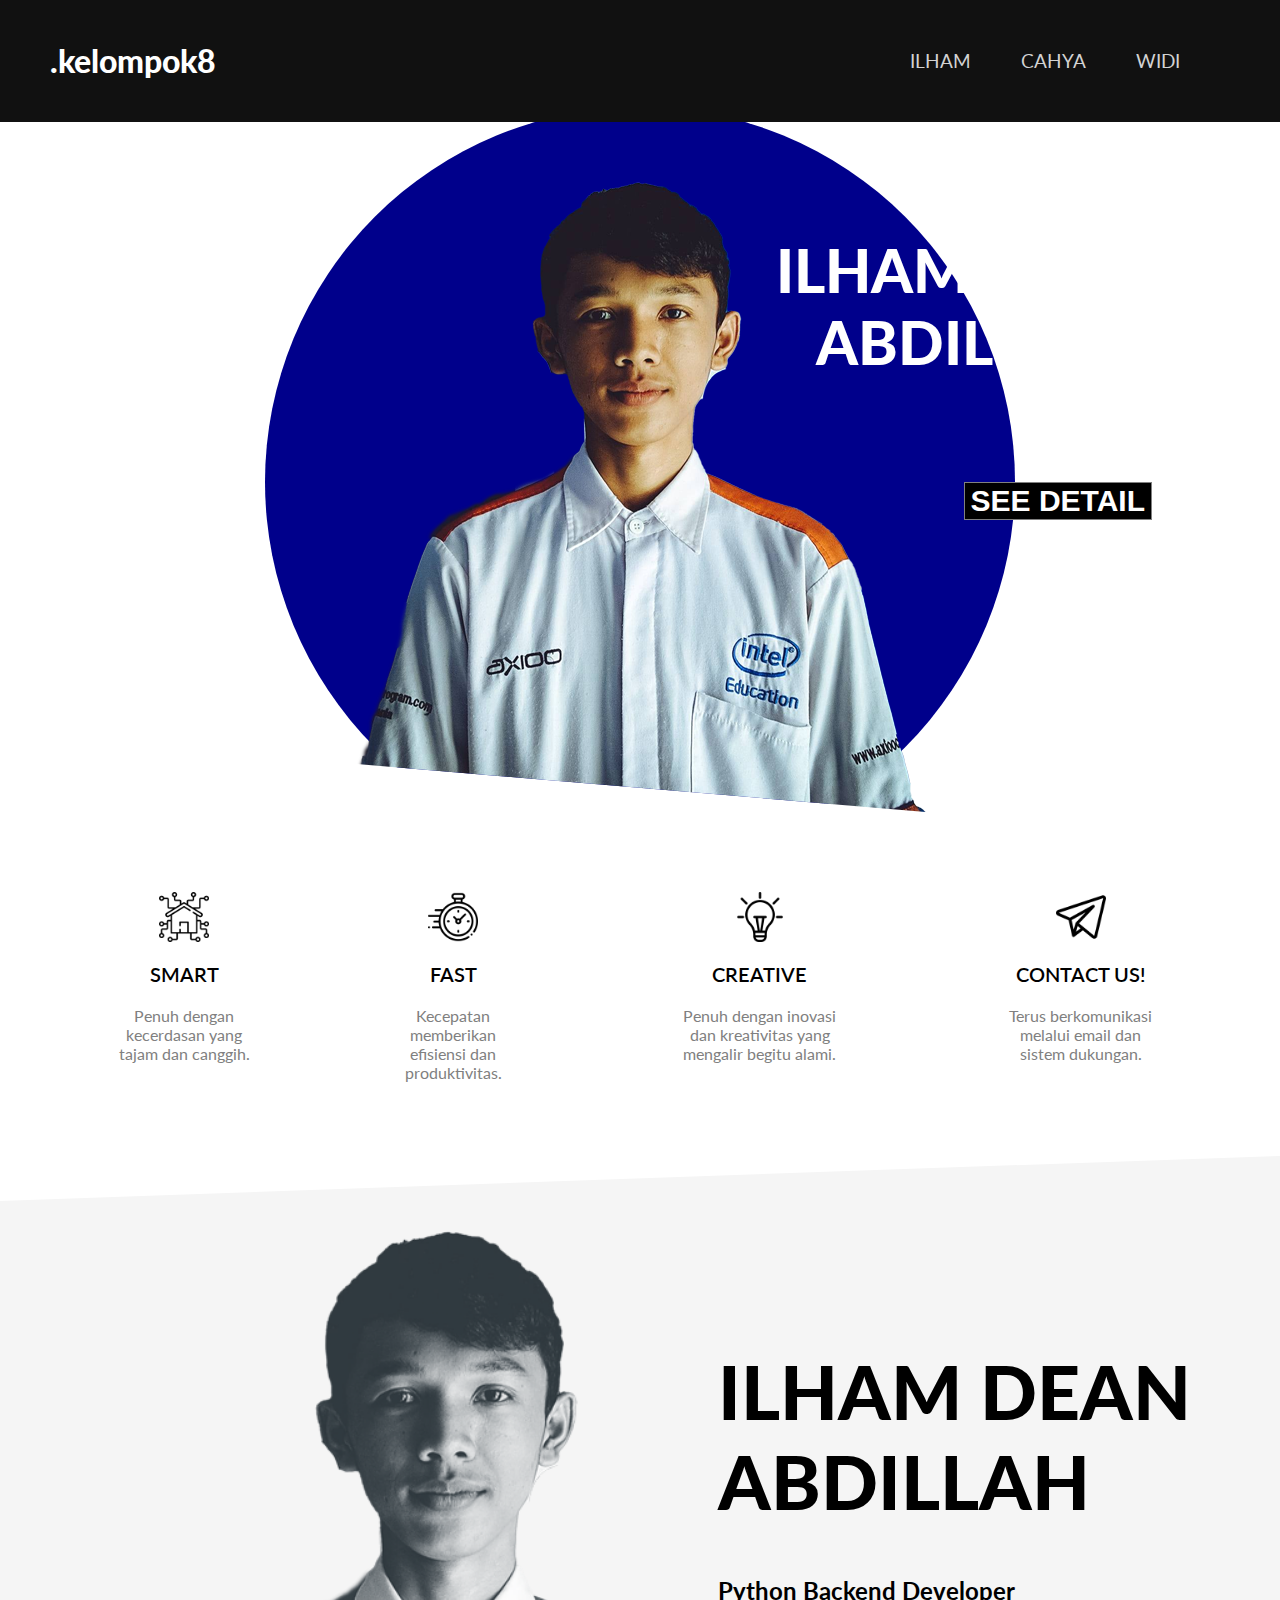
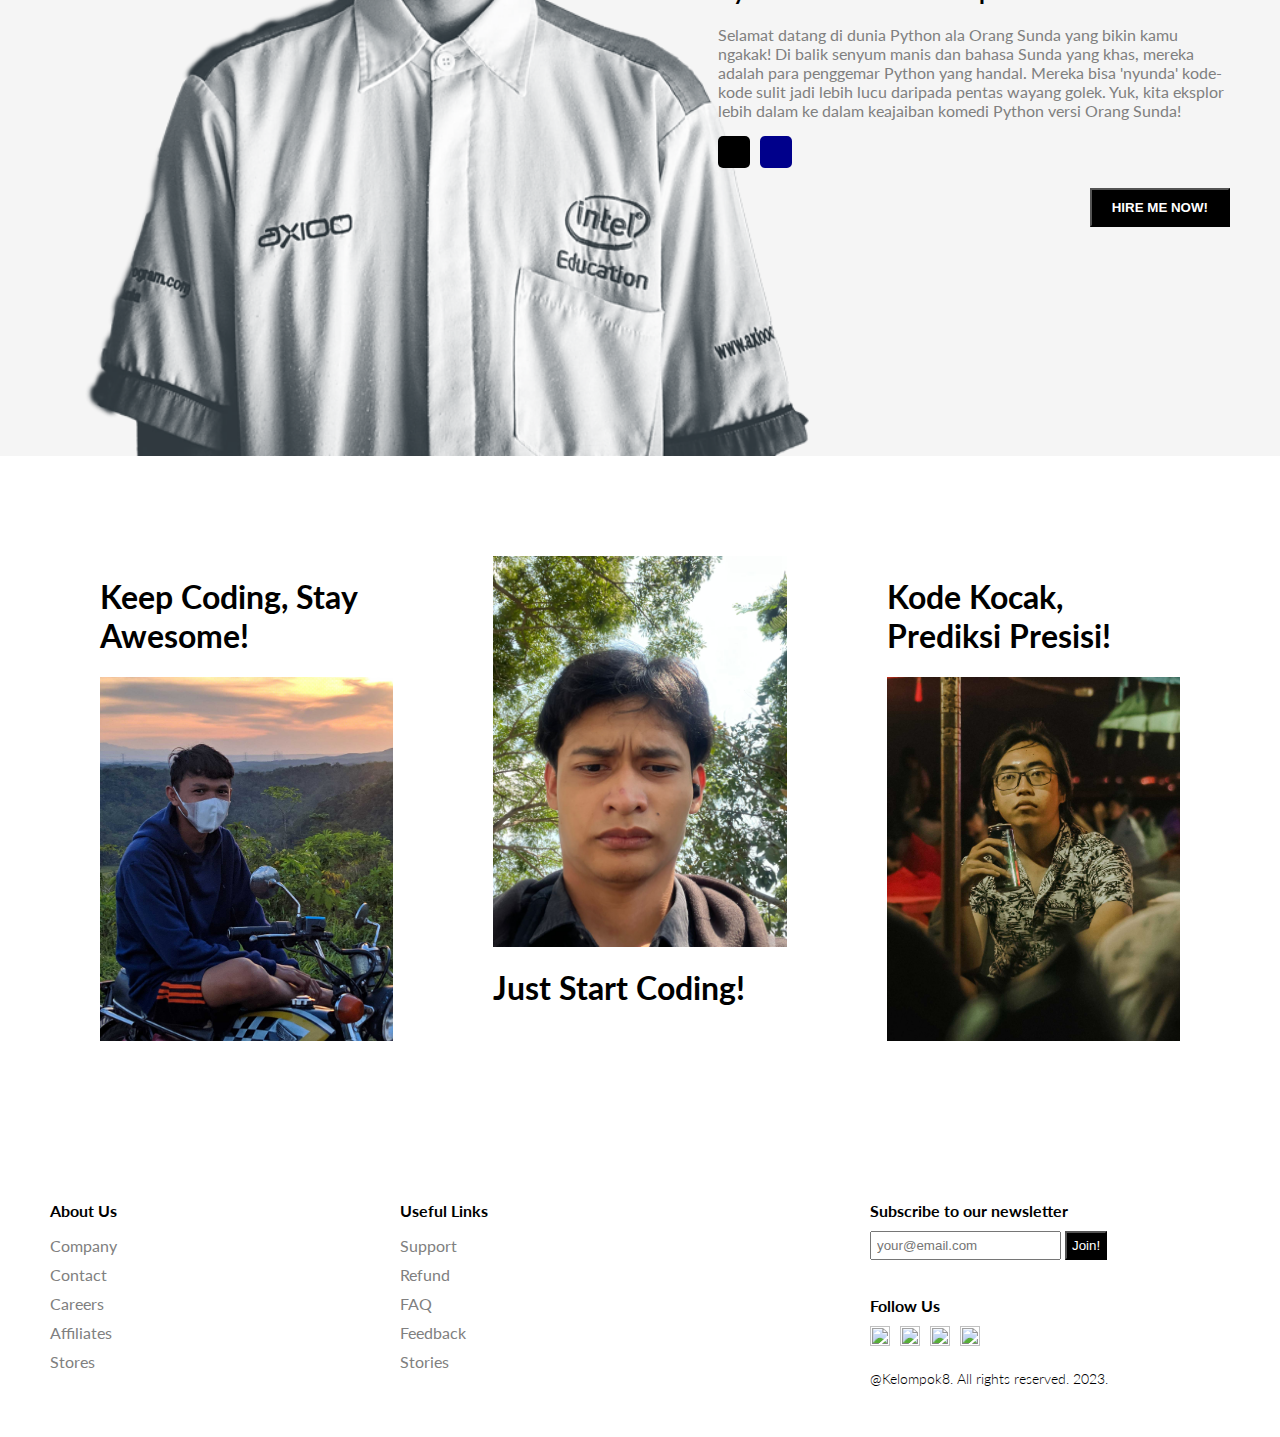
==== commit 1ecc7195: "- change variable price to job" ====
--- a/youtube-html-css-js-ecommerce/index.html
+++ b/youtube-html-css-js-ecommerce/index.html
@@ -5,7 +5,7 @@
     <meta http-equiv="X-UA-Compatible" content="IE=edge">
     <meta name="viewport" content="width=device-width, initial-scale=1.0">
     <link
-        href="https://fonts.googleapis.com/css2?family=Poppins:ital,wght@0,100;0,300;0,400;0,700;0,900;1,100;1,300;1,400;1,700;1,900&display=swap"
+        href="https://fonts.googleapis.com/css2?family=Lato:ital,wght@0,100;0,300;0,400;0,700;0,900;1,100;1,300;1,400;1,700;1,900&display=swap"
         rel="stylesheet">
     <link rel="stylesheet" href="style.css">
     <title>Portofolio Kelompok 8</title>
@@ -80,7 +80,7 @@
         <img src="./img/foto-ilham-color1.png" alt="" class="productImg">
         <div class="productDetails">
             <h1 class="productTitle">ILHAM DEAN ABDILLAH</h1>
-            <h2 class="productPrice">Python Backend Developer</h2>
+            <h2 class="productJob">Python Backend Developer</h2>
             <p class="productDesc">Selamat datang di dunia Python ala Orang Sunda yang bikin kamu ngakak! Di balik senyum manis dan bahasa Sunda yang khas, mereka adalah para penggemar Python yang handal. Mereka bisa 'nyunda' kode-kode sulit jadi lebih lucu daripada pentas wayang golek. Yuk, kita eksplor lebih dalam ke dalam keajaiban komedi Python versi Orang Sunda!</p>
             <div class="colors">
                 <div class="color"></div>
